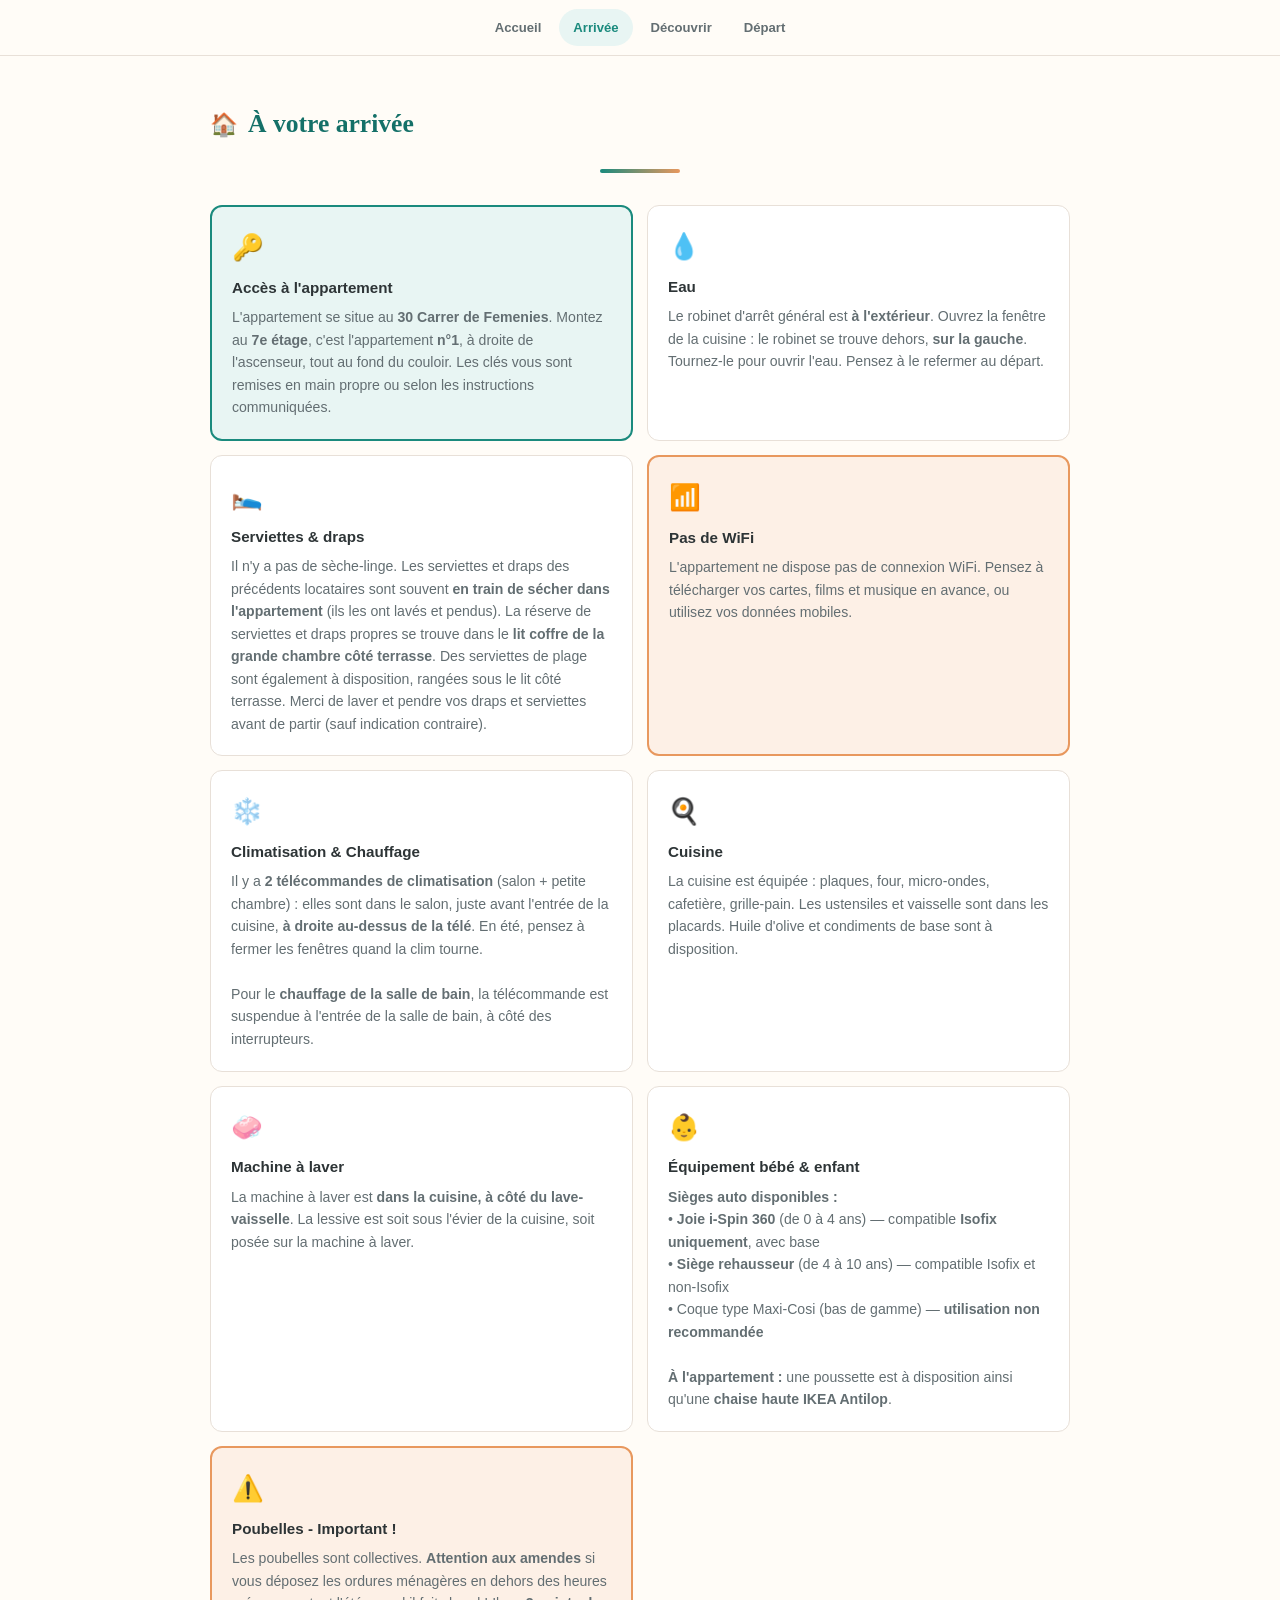
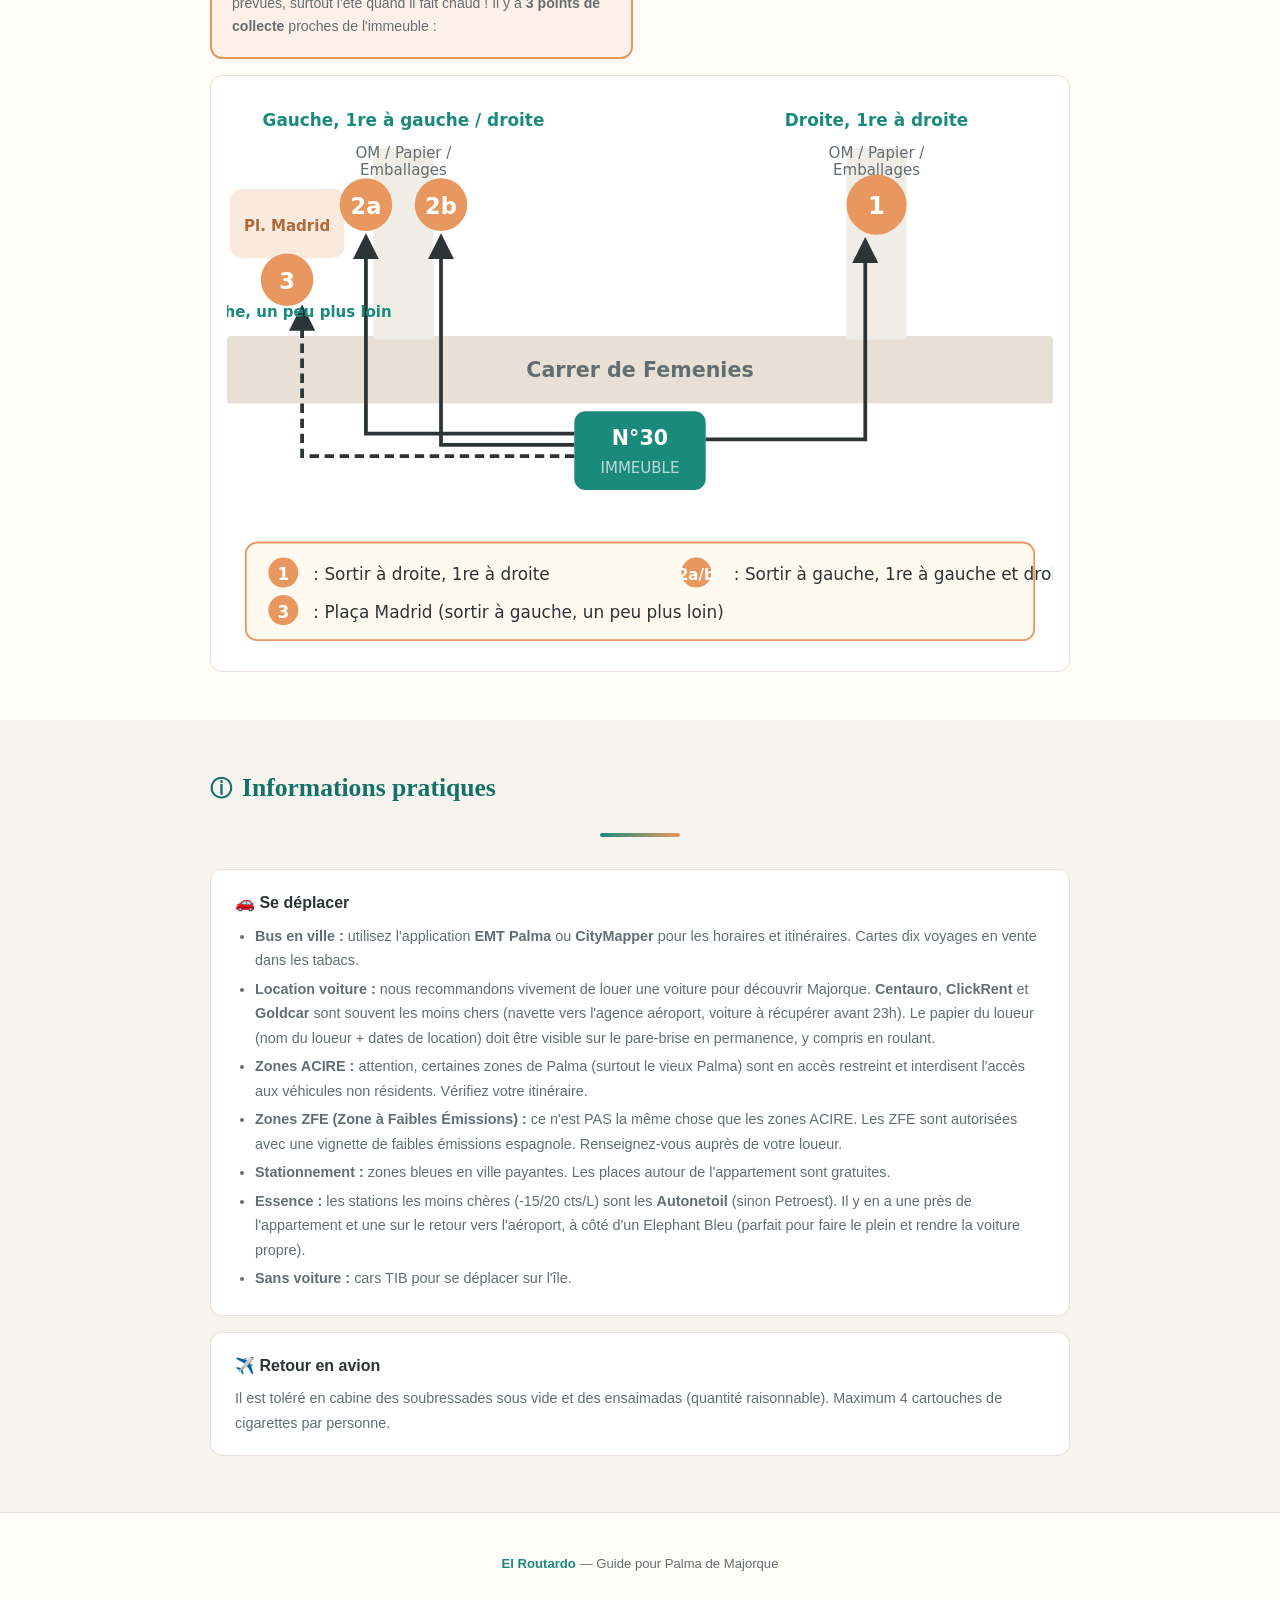
==== site/arrivee.html @ 6d76015f "Initial import: site El Routardo, Terraform (S3, CloudFront, Lambda, OIDC) et workflows GitHub Actio" ====
<!DOCTYPE html>
<html lang="fr">
<head>
  <meta charset="UTF-8">
  <meta name="viewport" content="width=device-width, initial-scale=1.0">
  <title>Arrivée - El Routardo</title>
  <link rel="stylesheet" href="style.css">
  <link rel="icon" href="data:image/svg+xml,<svg xmlns='http://www.w3.org/2000/svg' viewBox='0 0 100 100'><text y='.9em' font-size='90'>&#127796;</text></svg>">
</head>
<body>

<nav class="nav" aria-label="Navigation principale">
  <a href="index.html">Accueil</a>
  <a href="arrivee.html" class="active">Arrivée</a>
  <a href="decouvrir.html">Découvrir</a>
  <a href="depart.html">Départ</a>
</nav>

<section class="section">
  <h2 class="section-title"><span class="icon">&#127968;</span> À votre arrivée</h2>
  <hr class="divider">
  <div class="instructions">

    <div class="instr-card instr-card--highlight">
      <span class="instr-icon">&#128273;</span>
      <div class="instr-title">Accès à l'appartement</div>
      <div class="instr-text">
        L'appartement se situe au <strong>30 Carrer de Femenies</strong>.
        Montez au <strong>7e étage</strong>, c'est l'appartement <strong>n&deg;1</strong>, à droite de l'ascenseur, tout au fond du couloir.
        Les clés vous sont remises en main propre ou selon les instructions communiquées.
      </div>
    </div>

    <div class="instr-card">
      <span class="instr-icon">&#128167;</span>
      <div class="instr-title">Eau</div>
      <div class="instr-text">
        Le robinet d'arrêt général est <strong>à l'extérieur</strong>.
        Ouvrez la fenêtre de la cuisine : le robinet se trouve dehors, <strong>sur la gauche</strong>.
        Tournez-le pour ouvrir l'eau. Pensez à le refermer au départ.
      </div>
    </div>

    <div class="instr-card">
      <span class="instr-icon">&#128716;</span>
      <div class="instr-title">Serviettes & draps</div>
      <div class="instr-text">
        Il n'y a pas de sèche-linge. Les serviettes et draps des précédents locataires sont souvent <strong>en train de sécher dans l'appartement</strong> (ils les ont lavés et pendus).
        La réserve de serviettes et draps propres se trouve dans le <strong>lit coffre de la grande chambre côté terrasse</strong>.
        Des serviettes de plage sont également à disposition, rangées sous le lit côté terrasse.
        Merci de laver et pendre vos draps et serviettes avant de partir (sauf indication contraire).
      </div>
    </div>

    <div class="instr-card instr-card--warning">
      <span class="instr-icon">&#128246;</span>
      <div class="instr-title">Pas de WiFi</div>
      <div class="instr-text">
        L'appartement ne dispose pas de connexion WiFi.
        Pensez à télécharger vos cartes, films et musique en avance, ou utilisez vos données mobiles.
      </div>
    </div>

    <div class="instr-card">
      <span class="instr-icon">&#10052;&#65039;</span>
      <div class="instr-title">Climatisation & Chauffage</div>
      <div class="instr-text">
        Il y a <strong>2 télécommandes de climatisation</strong> (salon + petite chambre) : elles sont dans le salon, juste avant l'entrée de la cuisine, <strong>à droite au-dessus de la télé</strong>.
        En été, pensez à fermer les fenêtres quand la clim tourne.<br><br>
        Pour le <strong>chauffage de la salle de bain</strong>, la télécommande est suspendue à l'entrée de la salle de bain, à côté des interrupteurs.
      </div>
    </div>

    <div class="instr-card">
      <span class="instr-icon">&#127859;</span>
      <div class="instr-title">Cuisine</div>
      <div class="instr-text">La cuisine est équipée : plaques, four, micro-ondes, cafetière, grille-pain. Les ustensiles et vaisselle sont dans les placards. Huile d'olive et condiments de base sont à disposition.</div>
    </div>

    <div class="instr-card">
      <span class="instr-icon">&#129532;</span>
      <div class="instr-title">Machine à laver</div>
      <div class="instr-text">La machine à laver est <strong>dans la cuisine, à côté du lave-vaisselle</strong>. La lessive est soit sous l'évier de la cuisine, soit posée sur la machine à laver.</div>
    </div>

    <div class="instr-card">
      <span class="instr-icon">&#128118;</span>
      <div class="instr-title">Équipement bébé & enfant</div>
      <div class="instr-text">
        <strong>Sièges auto disponibles :</strong><br>
        &bull; <strong>Joie i-Spin 360</strong> (de 0 à 4 ans) &mdash; compatible <strong>Isofix uniquement</strong>, avec base<br>
        &bull; <strong>Siège rehausseur</strong> (de 4 à 10 ans) &mdash; compatible Isofix et non-Isofix<br>
        &bull; Coque type Maxi-Cosi (bas de gamme) &mdash; <strong>utilisation non recommandée</strong><br><br>
        <strong>À l'appartement :</strong> une poussette est à disposition ainsi qu'une <strong>chaise haute IKEA Antilop</strong>.
      </div>
    </div>

    <div class="instr-card instr-card--warning">
      <span class="instr-icon">&#9888;&#65039;</span>
      <div class="instr-title">Poubelles - Important !</div>
      <div class="instr-text">
        Les poubelles sont collectives. <strong>Attention aux amendes</strong> si vous déposez les ordures ménagères en dehors des heures prévues, surtout l'été quand il fait chaud !
        Il y a <strong>3 points de collecte</strong> proches de l'immeuble :
      </div>
    </div>
  </div>

  <!-- Plan des poubelles -->
  <div class="trash-map">
    <svg viewBox="0 0 440 300" xmlns="http://www.w3.org/2000/svg" style="font-family: system-ui, sans-serif;">
      <defs>
        <marker id="arrow" viewBox="0 0 10 10" refX="8" refY="5" markerWidth="7" markerHeight="7" orient="auto-start-reverse">
          <path d="M 0 0 L 10 5 L 0 10 z" fill="#2D3436"/>
        </marker>
      </defs>

      <!-- Carrer de Femenies (rue principale) -->
      <rect x="0" y="130" width="440" height="36" rx="2" fill="#E8E0D4"/>
      <text x="220" y="152" text-anchor="middle" font-size="11" fill="#636E72" font-weight="600">Carrer de Femenies</text>

      <!-- Immeuble -->
      <rect x="185" y="170" width="70" height="42" rx="6" fill="#1A8A7D"/>
      <text x="220" y="188" text-anchor="middle" fill="white" font-size="11" font-weight="700">N&deg;30</text>
      <text x="220" y="203" text-anchor="middle" fill="rgba(255,255,255,0.7)" font-size="8">IMMEUBLE</text>

      <!-- Rue perpendiculaire DROITE -->
      <rect x="330" y="30" width="32" height="102" rx="2" fill="#F0ECE6"/>
      <!-- Rue perpendiculaire GAUCHE -->
      <rect x="78" y="30" width="32" height="102" rx="2" fill="#F0ECE6"/>

      <!-- Plaça Madrid (tout à gauche) -->
      <rect x="2" y="52" width="60" height="36" rx="6" fill="#E8985E" opacity="0.2" stroke="#E8985E" stroke-width="1"/>
      <text x="32" y="74" text-anchor="middle" font-size="8" font-weight="600" fill="#B06A3A">Pl. Madrid</text>

      <!-- Point 1 : sortir à droite, 1re à droite -->
      <circle cx="346" cy="60" r="16" fill="#E8985E"/>
      <text x="346" y="65" text-anchor="middle" fill="white" font-size="13" font-weight="700">1</text>
      <text x="346" y="35" text-anchor="middle" font-size="8" fill="#636E72">OM / Papier /</text>
      <text x="346" y="44" text-anchor="middle" font-size="8" fill="#636E72">Emballages</text>

      <!-- Point 2 : sortir à gauche, 1re à gauche ET 1re à droite -->
      <circle cx="74" cy="60" r="14" fill="#E8985E"/>
      <text x="74" y="65" text-anchor="middle" fill="white" font-size="12" font-weight="700">2a</text>
      <circle cx="114" cy="60" r="14" fill="#E8985E"/>
      <text x="114" y="65" text-anchor="middle" fill="white" font-size="12" font-weight="700">2b</text>
      <text x="94" y="35" text-anchor="middle" font-size="8" fill="#636E72">OM / Papier /</text>
      <text x="94" y="44" text-anchor="middle" font-size="8" fill="#636E72">Emballages</text>

      <!-- Point 3 : Plaça Madrid -->
      <circle cx="32" cy="100" r="14" fill="#E8985E"/>
      <text x="32" y="105" text-anchor="middle" fill="white" font-size="12" font-weight="700">3</text>

      <!-- Flèche : immeuble → droite → 1re à droite → point 1 -->
      <path d="M255 185 L340 185 L340 80" stroke="#2D3436" fill="none" stroke-width="2" marker-end="url(#arrow)"/>
      <!-- Flèche : immeuble → gauche → 1re à gauche → point 2a -->
      <path d="M185 182 L74 182 L74 78" stroke="#2D3436" fill="none" stroke-width="2" marker-end="url(#arrow)"/>
      <!-- Flèche : immeuble → gauche → 1re à droite → point 2b -->
      <path d="M185 188 L114 188 L114 78" stroke="#2D3436" fill="none" stroke-width="2" marker-end="url(#arrow)"/>
      <!-- Flèche : immeuble → gauche tout droit → Plaça Madrid -->
      <path d="M185 194 L40 194 L40 116" stroke="#2D3436" fill="none" stroke-width="2" stroke-dasharray="5,3" marker-end="url(#arrow)"/>

      <!-- Légendes -->
      <text x="346" y="18" text-anchor="middle" font-size="9" fill="#1A8A7D" font-weight="600">Droite, 1re à droite</text>
      <text x="94" y="18" text-anchor="middle" font-size="9" fill="#1A8A7D" font-weight="600">Gauche, 1re à gauche / droite</text>
      <text x="32" y="120" text-anchor="middle" font-size="8" fill="#1A8A7D" font-weight="600">Gauche, un peu plus loin</text>

      <!-- Légende encadrée -->
      <rect x="10" y="240" width="420" height="52" rx="6" fill="#FFF9F0" stroke="#E8985E" stroke-width="1"/>
      <circle cx="30" cy="256" r="8" fill="#E8985E"/>
      <text x="30" y="260" text-anchor="middle" fill="white" font-size="9" font-weight="700">1</text>
      <text x="46" y="260" font-size="9" fill="#2D3436">: Sortir à droite, 1re à droite</text>
      <circle cx="250" cy="256" r="8" fill="#E8985E"/>
      <text x="250" y="260" text-anchor="middle" fill="white" font-size="8" font-weight="700">2a/b</text>
      <text x="270" y="260" font-size="9" fill="#2D3436">: Sortir à gauche, 1re à gauche et droite</text>
      <circle cx="30" cy="276" r="8" fill="#E8985E"/>
      <text x="30" y="280" text-anchor="middle" fill="white" font-size="9" font-weight="700">3</text>
      <text x="46" y="280" font-size="9" fill="#2D3436">: Plaça Madrid (sortir à gauche, un peu plus loin)</text>
    </svg>
  </div>
</section>

<!-- INFOS PRATIQUES -->
<div class="section-alt">
<section class="section">
  <h2 class="section-title"><span class="icon">&#9432;</span> Informations pratiques</h2>
  <hr class="divider">

  <div class="info-block">
    <h3>&#128663; Se déplacer</h3>
    <ul>
      <li><strong>Bus en ville :</strong> utilisez l'application <strong>EMT Palma</strong> ou <strong>CityMapper</strong> pour les horaires et itinéraires. Cartes dix voyages en vente dans les tabacs.</li>
      <li><strong>Location voiture :</strong> nous recommandons vivement de louer une voiture pour découvrir Majorque. <strong>Centauro</strong>, <strong>ClickRent</strong> et <strong>Goldcar</strong> sont souvent les moins chers (navette vers l'agence aéroport, voiture à récupérer avant 23h). Le papier du loueur (nom du loueur + dates de location) doit être visible sur le pare-brise en permanence, y compris en roulant.</li>
      <li><strong>Zones ACIRE :</strong> attention, certaines zones de Palma (surtout le vieux Palma) sont en accès restreint et interdisent l'accès aux véhicules non résidents. Vérifiez votre itinéraire.</li>
      <li><strong>Zones ZFE (Zone à Faibles Émissions) :</strong> ce n'est PAS la même chose que les zones ACIRE. Les ZFE sont autorisées avec une vignette de faibles émissions espagnole. Renseignez-vous auprès de votre loueur.</li>
      <li><strong>Stationnement :</strong> zones bleues en ville payantes. Les places autour de l'appartement sont gratuites.</li>
      <li><strong>Essence :</strong> les stations les moins chères (-15/20 cts/L) sont les <strong>Autonetoil</strong> (sinon Petroest). Il y en a une près de l'appartement et une sur le retour vers l'aéroport, à côté d'un Elephant Bleu (parfait pour faire le plein et rendre la voiture propre).</li>
      <li><strong>Sans voiture :</strong> cars TIB pour se déplacer sur l'île.</li>
    </ul>
  </div>

  <div class="info-block">
    <h3>&#9992;&#65039; Retour en avion</h3>
    <p>Il est toléré en cabine des soubressades sous vide et des ensaimadas (quantité raisonnable). Maximum 4 cartouches de cigarettes par personne.</p>
  </div>

</section>
</div>

<footer class="footer">
  <p><a href="index.html" style="color:var(--primary);text-decoration:none;font-weight:600;">El Routardo</a> &mdash; Guide pour Palma de Majorque</p>
</footer>

</body>
</html>
---- site/style.css ----
/* El Routardo - Guide Palma de Majorque */

:root {
  --primary: #1A8A7D;
  --primary-dark: #147068;
  --primary-light: #E8F5F3;
  --accent: #E8985E;
  --accent-light: #FDF0E6;
  --bg: #FFFCF7;
  --surface: #FFFFFF;
  --text: #2D3436;
  --text-secondary: #636E72;
  --border: #E8E0D8;
  --section-alt: #F7F3EE;
  --radius: 12px;
  --shadow: 0 2px 12px rgba(0,0,0,0.08);
  --shadow-hover: 0 4px 20px rgba(0,0,0,0.12);
  --max-width: 900px;
  --nav-height: 56px;
}

* { margin: 0; padding: 0; box-sizing: border-box; }
html { scroll-behavior: smooth; scroll-padding-top: calc(var(--nav-height) + 8px); }
body {
  font-family: -apple-system, BlinkMacSystemFont, 'Segoe UI', Roboto, sans-serif;
  background: var(--bg);
  color: var(--text);
  line-height: 1.6;
  -webkit-font-smoothing: antialiased;
}

/* --- NAV --- */
.nav {
  position: sticky;
  top: 0;
  z-index: 100;
  background: rgba(255,252,247,0.92);
  backdrop-filter: blur(12px);
  -webkit-backdrop-filter: blur(12px);
  border-bottom: 1px solid var(--border);
  height: var(--nav-height);
  display: flex;
  align-items: center;
  justify-content: center;
  gap: 4px;
  padding: 0 12px;
  overflow-x: auto;
  -webkit-overflow-scrolling: touch;
}
.nav a {
  text-decoration: none;
  color: var(--text-secondary);
  font-size: 0.82rem;
  font-weight: 600;
  padding: 8px 14px;
  border-radius: 24px;
  white-space: nowrap;
  transition: all 0.2s;
}
.nav a:hover, .nav a:focus { color: var(--primary); background: var(--primary-light); }

/* --- HERO --- */
.hero {
  text-align: center;
  padding: 64px 24px 48px;
  background: linear-gradient(160deg, var(--primary-light) 0%, var(--bg) 50%, var(--accent-light) 100%);
}
.hero-logo {
  font-size: 2.8rem;
  font-weight: 800;
  color: var(--primary);
  letter-spacing: -1px;
  font-family: Georgia, 'Times New Roman', serif;
}
.hero-sub {
  margin-top: 8px;
  font-size: 1.1rem;
  color: var(--text-secondary);
}
.hero-tagline {
  margin-top: 20px;
  font-size: 0.92rem;
  color: var(--text-secondary);
  max-width: 520px;
  margin-left: auto;
  margin-right: auto;
  line-height: 1.7;
}

/* --- SECTIONS --- */
.section {
  max-width: var(--max-width);
  margin: 0 auto;
  padding: 48px 20px 32px;
}
.section-alt { background: var(--section-alt); }
.section-alt .section { padding-top: 48px; padding-bottom: 40px; }
.section-title {
  font-size: 1.6rem;
  font-weight: 700;
  color: var(--primary-dark);
  margin-bottom: 24px;
  font-family: Georgia, 'Times New Roman', serif;
  display: flex;
  align-items: center;
  gap: 10px;
}
.section-title .icon { font-size: 1.4rem; }
.section-intro {
  color: var(--text-secondary);
  margin-bottom: 24px;
  font-size: 0.95rem;
  line-height: 1.7;
}

/* --- SUBSECTIONS --- */
.subsection-title {
  font-size: 1.15rem;
  font-weight: 700;
  color: var(--text);
  margin: 32px 0 16px;
  padding-bottom: 8px;
  border-bottom: 2px solid var(--primary-light);
  display: flex;
  align-items: center;
  gap: 8px;
}
.subsection-title:first-of-type { margin-top: 0; }

/* --- CARDS GRID --- */
.cards {
  display: grid;
  grid-template-columns: 1fr;
  gap: 14px;
  margin-bottom: 8px;
}
@media (min-width: 640px) {
  .cards { grid-template-columns: repeat(2, 1fr); }
  .cards--single { grid-template-columns: 1fr; }
}

/* --- CARD --- */
.card {
  background: var(--surface);
  border-radius: var(--radius);
  padding: 18px 20px;
  border: 1px solid var(--border);
  transition: box-shadow 0.2s, transform 0.2s;
}
.card:hover {
  box-shadow: var(--shadow-hover);
  transform: translateY(-2px);
}
.card-header {
  display: flex;
  justify-content: space-between;
  align-items: flex-start;
  gap: 8px;
  margin-bottom: 6px;
}
.card-name {
  font-size: 1rem;
  font-weight: 700;
  color: var(--text);
  line-height: 1.3;
}
.card-badges { display: flex; gap: 8px; flex-shrink: 0; align-items: center; }
.badge-rating {
  color: #E8985E;
  font-size: 0.75rem;
  letter-spacing: 2px;
}
.badge-price {
  color: var(--accent);
  font-size: 0.8rem;
  font-weight: 700;
}
.card-meta {
  display: flex;
  gap: 12px;
  margin-bottom: 8px;
  font-size: 0.8rem;
  color: var(--text-secondary);
}
.card-meta span { display: flex; align-items: center; gap: 3px; }
.card-desc {
  font-size: 0.88rem;
  color: var(--text-secondary);
  line-height: 1.55;
}

/* --- INSTRUCTION CARDS --- */
.instructions {
  display: grid;
  grid-template-columns: 1fr;
  gap: 14px;
}
@media (min-width: 640px) {
  .instructions { grid-template-columns: repeat(2, 1fr); }
}
.instr-card {
  background: var(--surface);
  border-radius: var(--radius);
  padding: 20px;
  border: 1px solid var(--border);
}
.instr-card--highlight {
  border-color: var(--primary);
  border-width: 2px;
  background: var(--primary-light);
}
.instr-card--warning {
  border-color: var(--accent);
  border-width: 2px;
  background: var(--accent-light);
}
.instr-icon {
  font-size: 1.6rem;
  margin-bottom: 8px;
  display: block;
}
.instr-title {
  font-weight: 700;
  font-size: 0.95rem;
  margin-bottom: 6px;
  color: var(--text);
}
.instr-text {
  font-size: 0.88rem;
  color: var(--text-secondary);
  line-height: 1.6;
}

/* --- INFO BLOCKS --- */
.info-block {
  background: var(--surface);
  border-radius: var(--radius);
  padding: 20px 24px;
  border: 1px solid var(--border);
  margin-bottom: 16px;
}
.info-block h3 {
  font-size: 1rem;
  font-weight: 700;
  margin-bottom: 8px;
  display: flex;
  align-items: center;
  gap: 8px;
}
.info-block p, .info-block ul {
  font-size: 0.9rem;
  color: var(--text-secondary);
  line-height: 1.7;
}
.info-block ul { padding-left: 20px; }
.info-block li { margin-bottom: 4px; }

/* --- DIVIDER --- */
.divider {
  height: 4px;
  background: linear-gradient(90deg, var(--primary), var(--accent));
  border: none;
  border-radius: 2px;
  max-width: 80px;
  margin: 0 auto 32px;
}

/* --- FOOTER --- */
.footer {
  text-align: center;
  padding: 40px 20px;
  color: var(--text-secondary);
  font-size: 0.82rem;
  border-top: 1px solid var(--border);
}

/* --- FULL-WIDTH WRAPPER --- */
.full-width { max-width: 100%; }

/* --- HUB GRID --- */
.hub-grid {
  display: grid;
  grid-template-columns: 1fr;
  gap: 16px;
  max-width: var(--max-width);
  margin: 0 auto;
  padding: 0 20px 48px;
}
@media (min-width: 640px) {
  .hub-grid { grid-template-columns: repeat(2, 1fr); }
}
.hub-card {
  display: flex;
  flex-direction: column;
  gap: 8px;
  padding: 28px 24px;
  background: var(--surface);
  border-radius: var(--radius);
  border: 2px solid var(--border);
  text-decoration: none;
  color: var(--text);
  transition: all 0.25s;
}
.hub-card:hover {
  border-color: var(--primary);
  box-shadow: var(--shadow-hover);
  transform: translateY(-3px);
}
.hub-card-icon { font-size: 2rem; }
.hub-card-title {
  font-size: 1.15rem;
  font-weight: 700;
  color: var(--primary-dark);
  font-family: Georgia, 'Times New Roman', serif;
}
.hub-card-desc {
  font-size: 0.88rem;
  color: var(--text-secondary);
  line-height: 1.5;
}

/* --- CARD AS LINK --- */
a.card {
  text-decoration: none;
  color: inherit;
  display: block;
  cursor: pointer;
}
a.card:hover .card-name { color: var(--primary); }
a.card::after {
  content: 'Google Maps >';
  display: block;
  margin-top: 8px;
  font-size: 0.75rem;
  color: var(--primary);
  font-weight: 600;
  opacity: 0;
  transition: opacity 0.2s;
}
a.card:hover::after { opacity: 1; }

/* --- NAV ACTIVE STATE --- */
.nav a.active { color: var(--primary); background: var(--primary-light); }

/* --- TRASH MAP --- */
.trash-map {
  background: var(--surface);
  border-radius: var(--radius);
  border: 1px solid var(--border);
  padding: 16px;
  margin: 16px 0;
  overflow: hidden;
}
.trash-map svg { width: 100%; height: auto; display: block; }

/* --- PRODUCT GRID --- */
.product-grid {
  display: grid;
  grid-template-columns: 1fr;
  gap: 12px;
  margin-top: 12px;
}
@media (min-width: 640px) {
  .product-grid { grid-template-columns: repeat(2, 1fr); }
}
.product-item {
  background: var(--surface);
  border-radius: 8px;
  padding: 14px 16px;
  border: 1px solid var(--border);
}
.product-item strong {
  color: var(--primary-dark);
  display: block;
  margin-bottom: 4px;
}
.product-item span {
  font-size: 0.85rem;
  color: var(--text-secondary);
  line-height: 1.5;
}

/* --- SUGGESTION FORM --- */
.form-group { margin-bottom: 16px; }
.form-group label {
  display: block;
  font-weight: 600;
  font-size: 0.9rem;
  margin-bottom: 6px;
  color: var(--text);
}
.form-input, .form-textarea {
  width: 100%;
  padding: 12px 14px;
  border: 1px solid var(--border);
  border-radius: 8px;
  font-size: 0.9rem;
  font-family: inherit;
  background: var(--surface);
  color: var(--text);
  transition: border-color 0.2s;
}
.form-input:focus, .form-textarea:focus {
  outline: none;
  border-color: var(--primary);
  box-shadow: 0 0 0 3px rgba(26, 138, 125, 0.12);
}
.form-textarea { min-height: 100px; resize: vertical; }
.checkbox-group {
  display: flex;
  flex-wrap: wrap;
  gap: 8px;
}
.checkbox-pill {
  display: flex;
  align-items: center;
  gap: 6px;
  padding: 6px 14px;
  border: 1px solid var(--border);
  border-radius: 24px;
  font-size: 0.85rem;
  cursor: pointer;
  transition: all 0.2s;
  user-select: none;
  background: var(--surface);
}
.checkbox-pill:has(input:checked) {
  background: var(--primary-light);
  border-color: var(--primary);
  color: var(--primary-dark);
}
.checkbox-pill input { display: none; }
.btn-submit {
  display: inline-flex;
  align-items: center;
  gap: 8px;
  padding: 12px 28px;
  background: var(--primary);
  color: white;
  border: none;
  border-radius: 8px;
  font-size: 0.95rem;
  font-weight: 600;
  cursor: pointer;
  transition: background 0.2s;
}
.btn-submit:hover { background: var(--primary-dark); }
.btn-submit:disabled { opacity: 0.6; cursor: not-allowed; }
.form-message {
  margin-top: 12px;
  padding: 12px 16px;
  border-radius: 8px;
  font-size: 0.9rem;
  display: none;
}
.form-message--success {
  display: block;
  background: var(--primary-light);
  color: var(--primary-dark);
}
.form-message--error {
  display: block;
  background: var(--accent-light);
  color: #c0392b;
}

/* --- RESPONSIVE --- */
@media (max-width: 480px) {
  .hero { padding: 48px 16px 36px; }
  .hero-logo { font-size: 2.2rem; }
  .section { padding: 36px 16px 24px; }
  .section-title { font-size: 1.35rem; }
  .nav a { font-size: 0.78rem; padding: 6px 10px; }
}
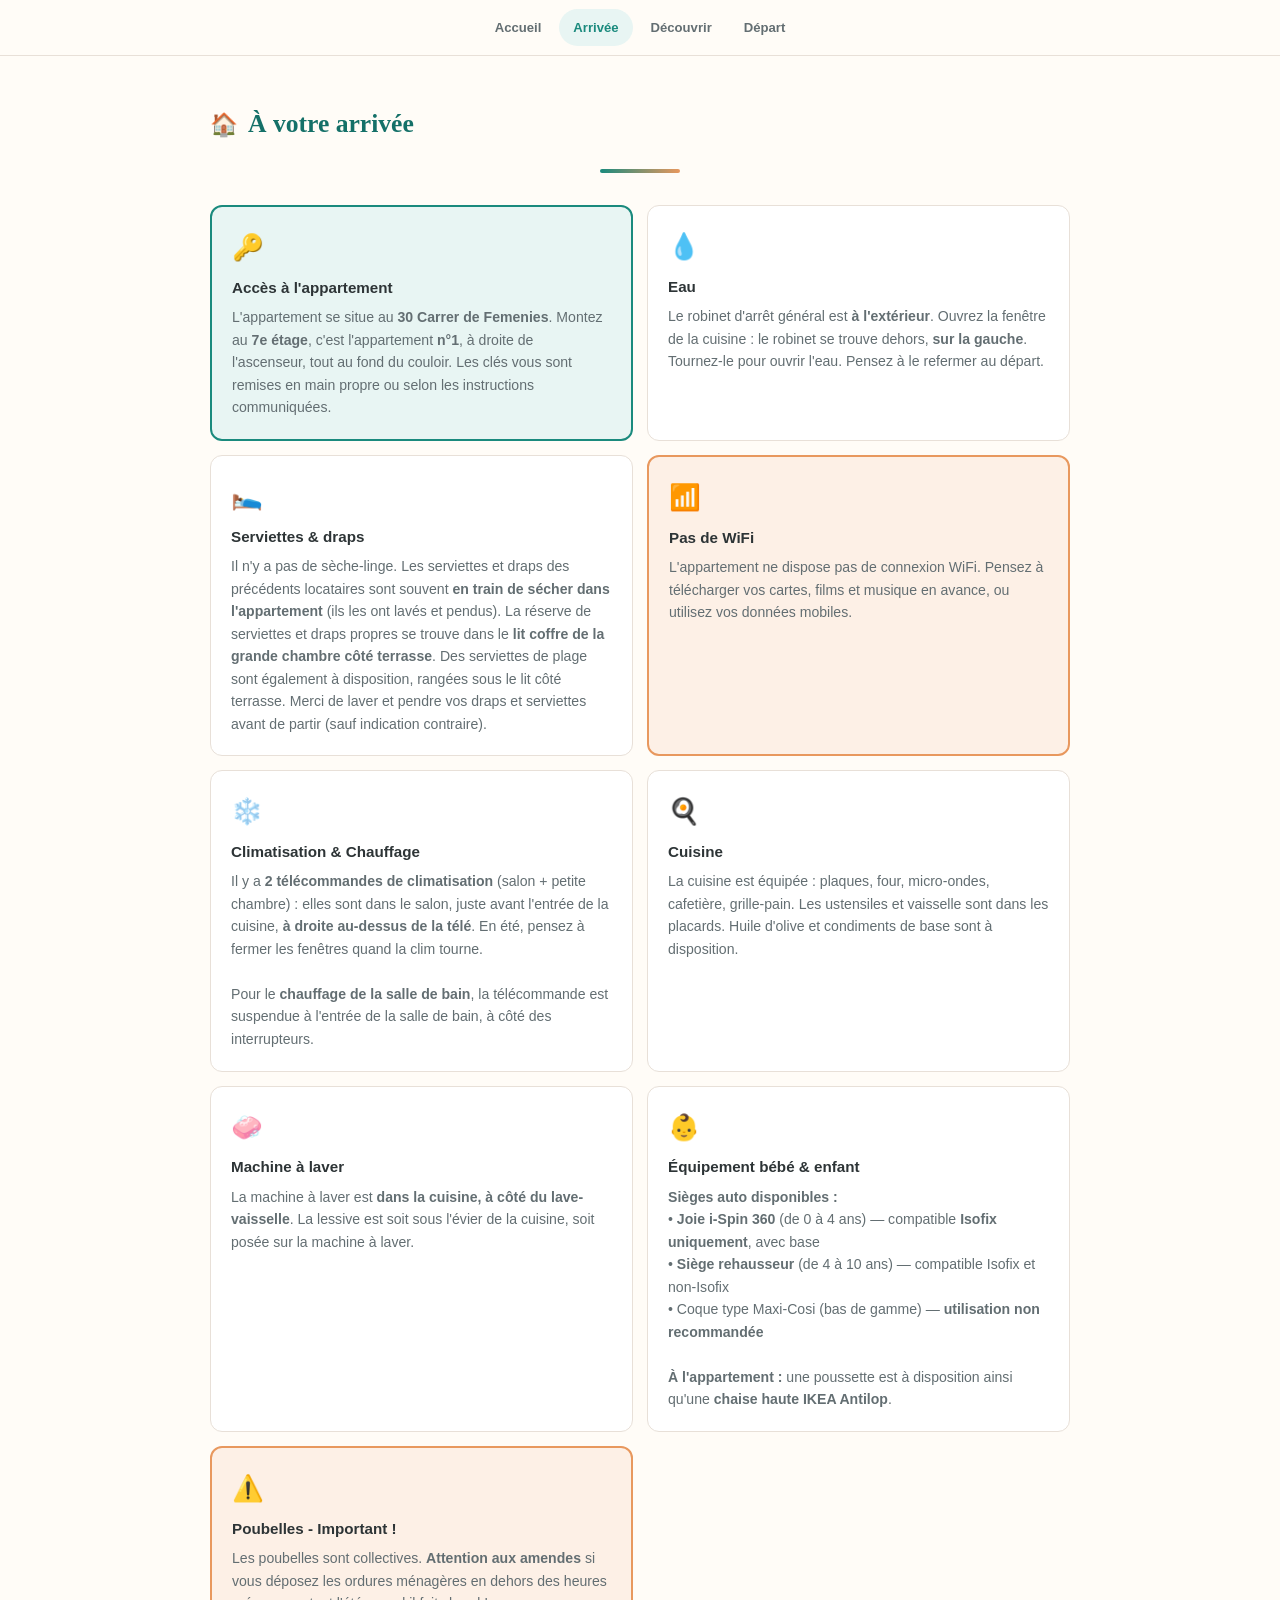
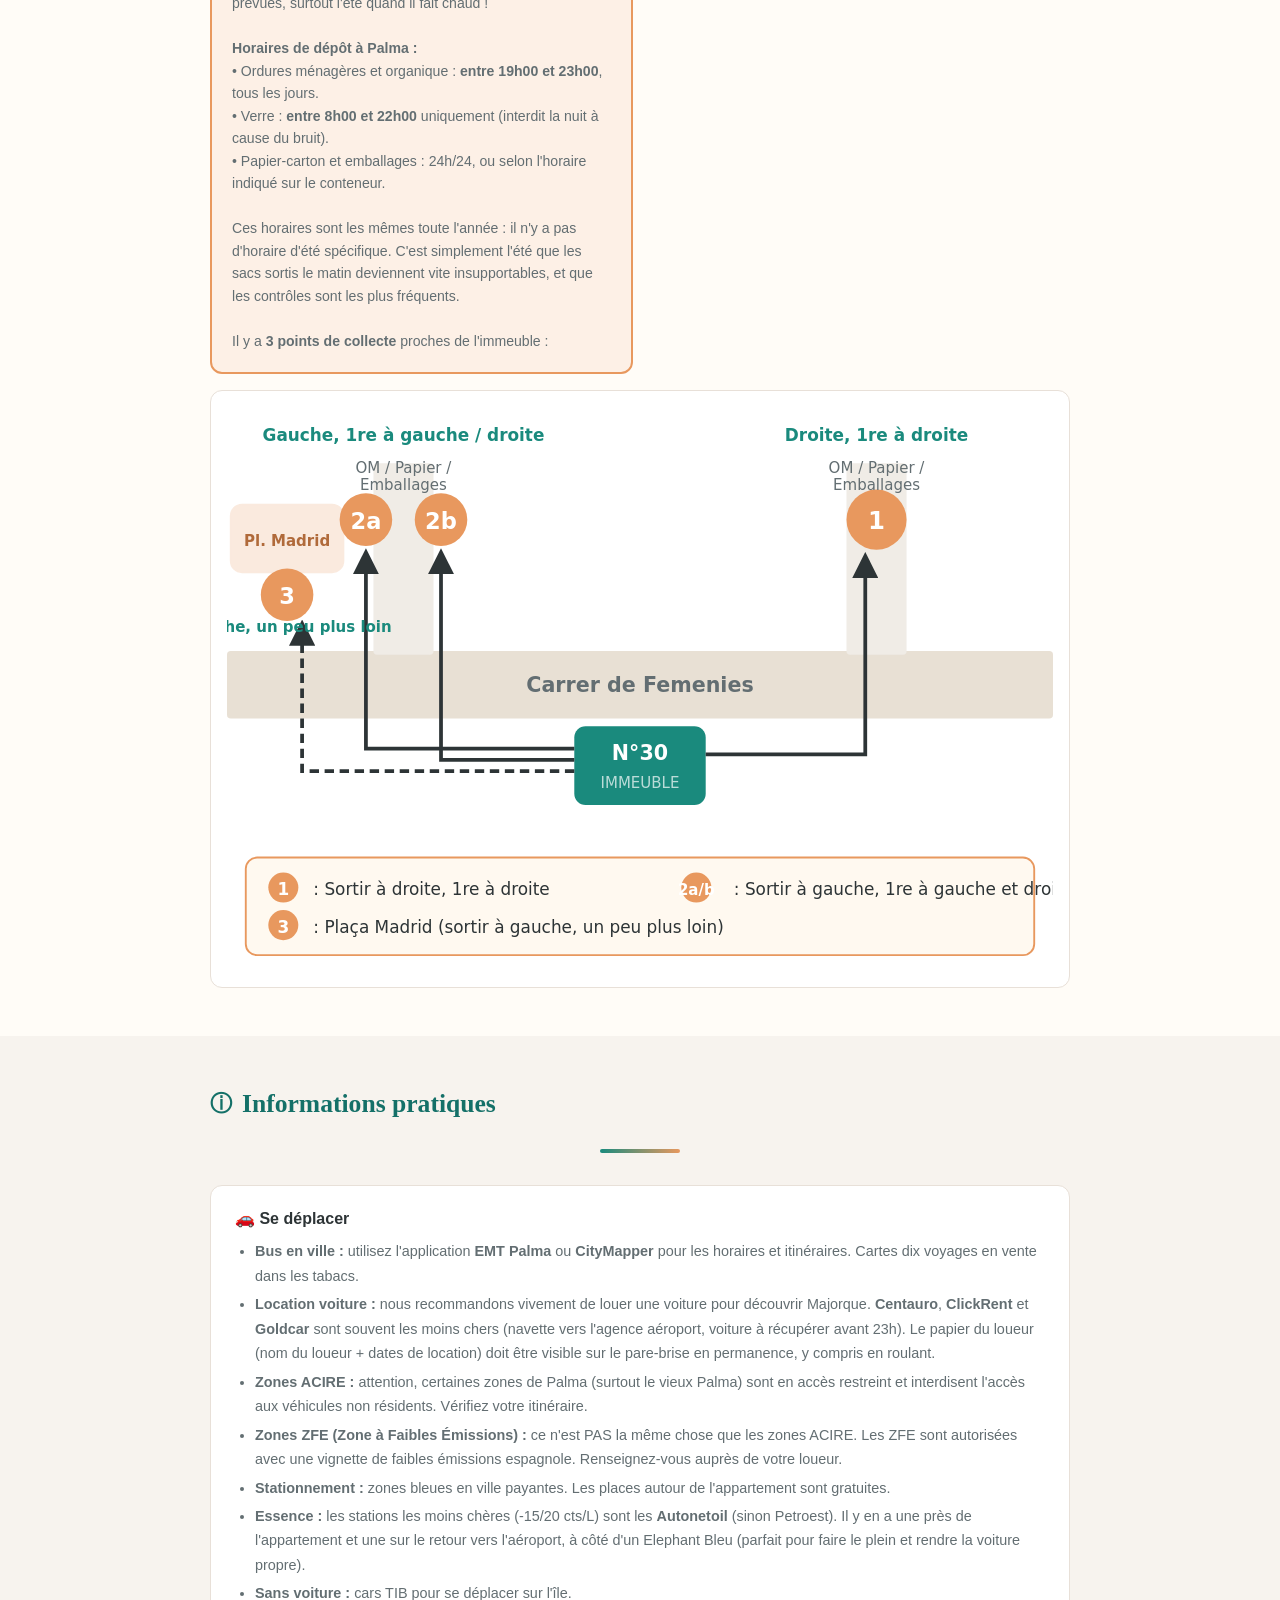
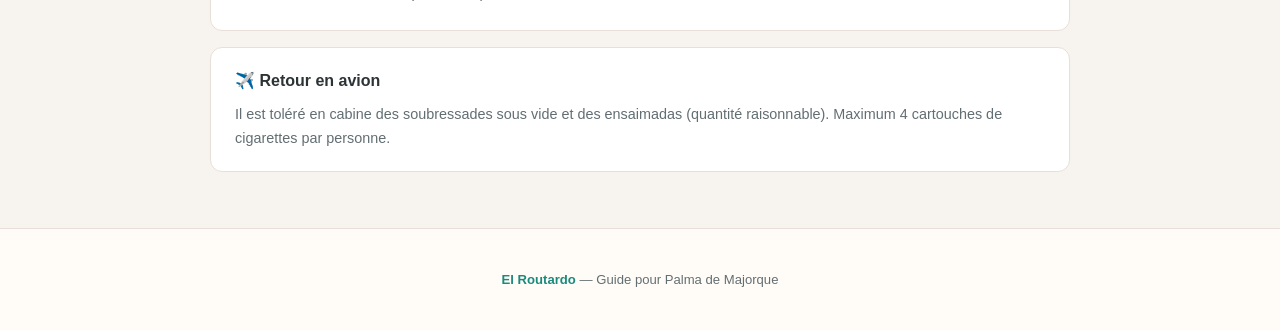
==== commit 995d5e24: "site: Badia Blava, horaires poubelles Palma, consignes de sortie - decouvrir: carte Badia Blava (cri" ====
--- a/site/arrivee.html
+++ b/site/arrivee.html
@@ -99,7 +99,12 @@
       <span class="instr-icon">&#9888;&#65039;</span>
       <div class="instr-title">Poubelles - Important !</div>
       <div class="instr-text">
-        Les poubelles sont collectives. <strong>Attention aux amendes</strong> si vous déposez les ordures ménagères en dehors des heures prévues, surtout l'été quand il fait chaud !
+        Les poubelles sont collectives. <strong>Attention aux amendes</strong> si vous déposez les ordures ménagères en dehors des heures prévues, surtout l'été quand il fait chaud !<br><br>
+        <strong>Horaires de dépôt à Palma :</strong><br>
+        &bull; Ordures ménagères et organique : <strong>entre 19h00 et 23h00</strong>, tous les jours.<br>
+        &bull; Verre : <strong>entre 8h00 et 22h00</strong> uniquement (interdit la nuit à cause du bruit).<br>
+        &bull; Papier-carton et emballages : 24h/24, ou selon l'horaire indiqué sur le conteneur.<br><br>
+        Ces horaires sont les mêmes toute l'année : il n'y a pas d'horaire d'été spécifique. C'est simplement l'été que les sacs sortis le matin deviennent vite insupportables, et que les contrôles sont les plus fréquents.<br><br>
         Il y a <strong>3 points de collecte</strong> proches de l'immeuble :
       </div>
     </div>
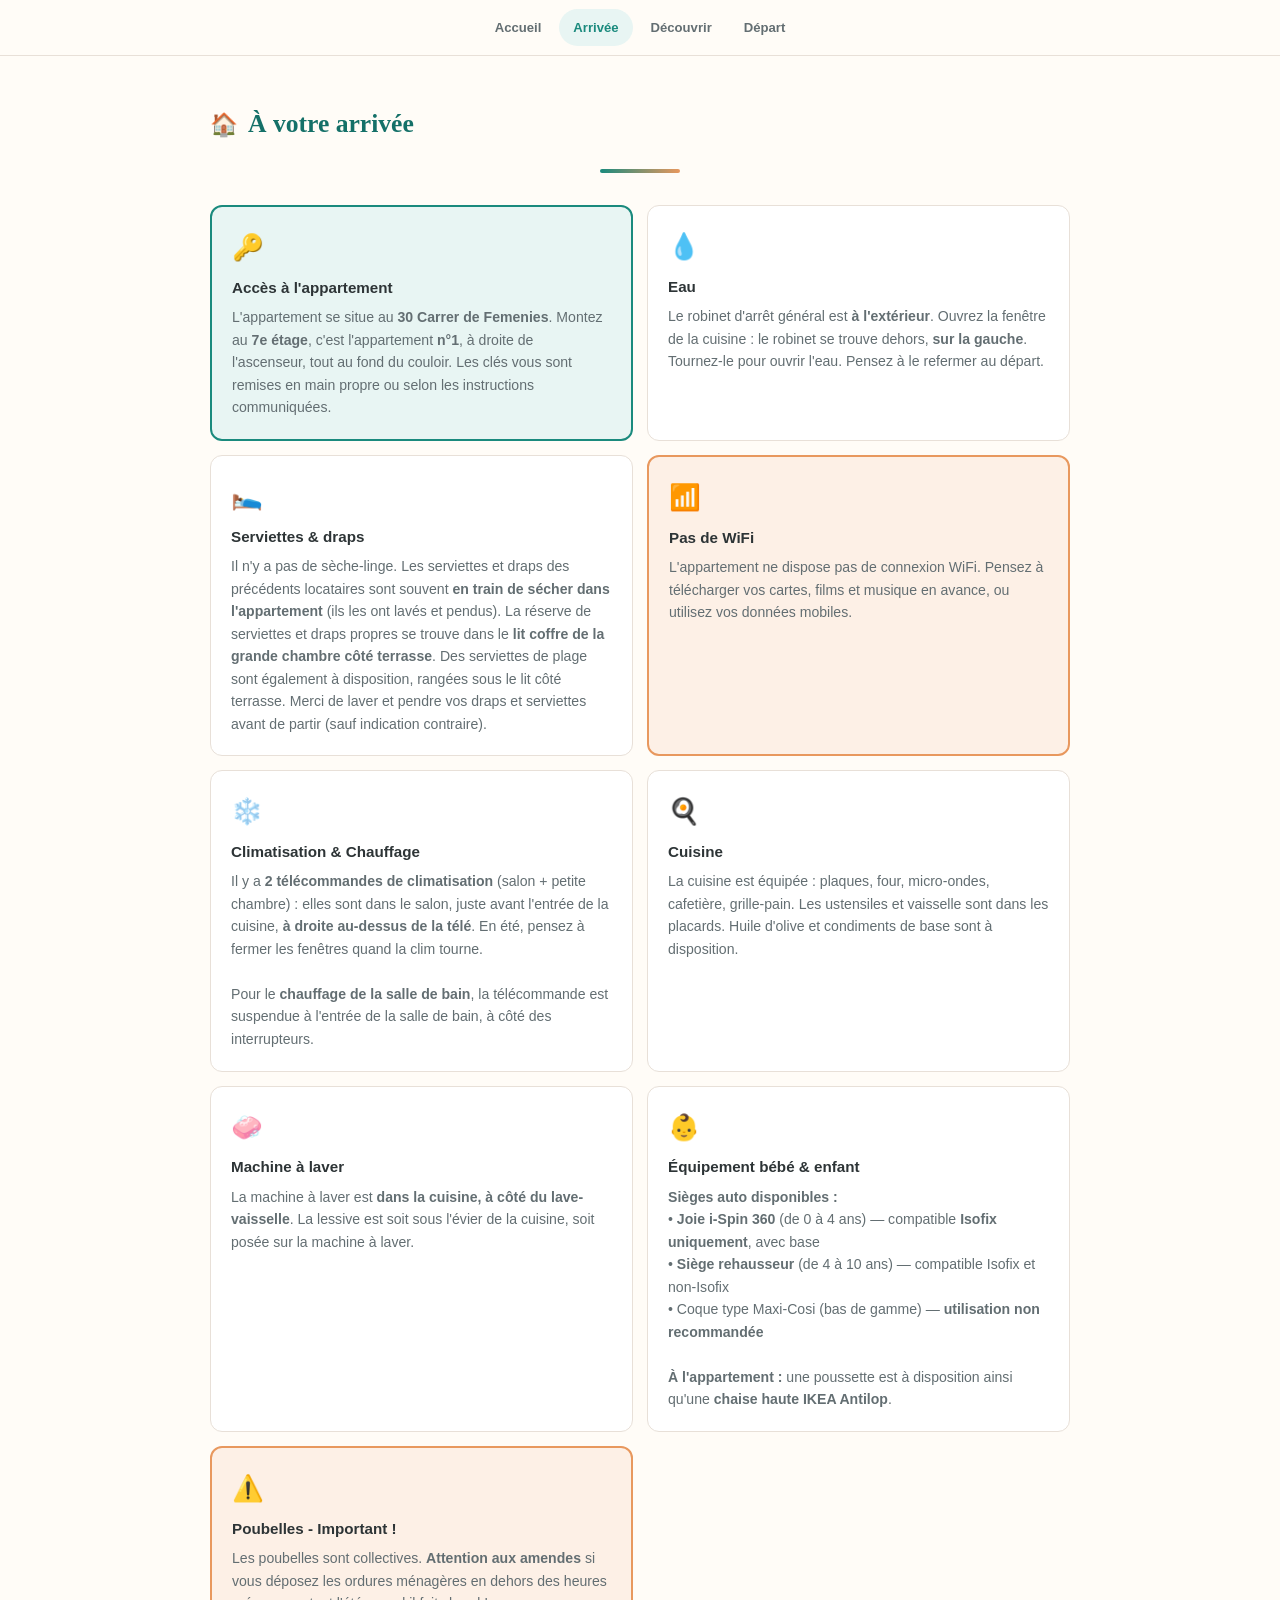
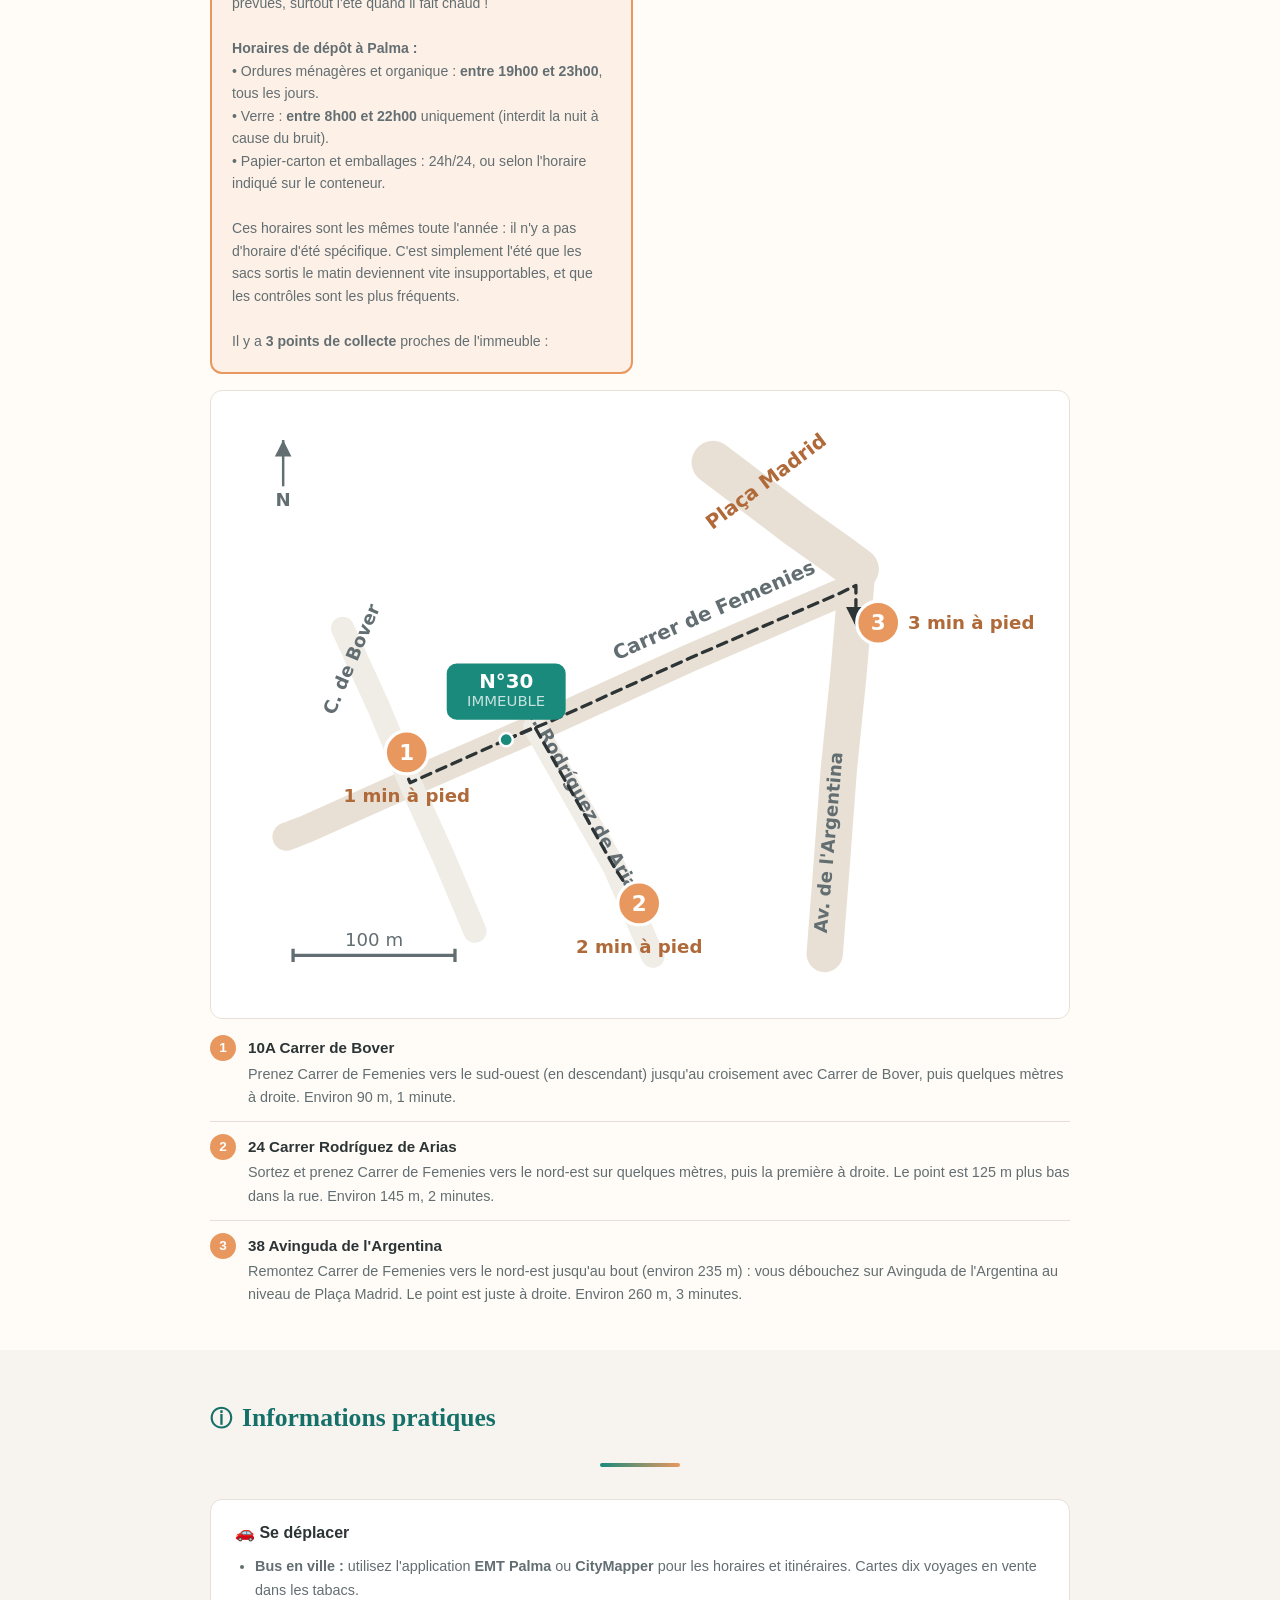
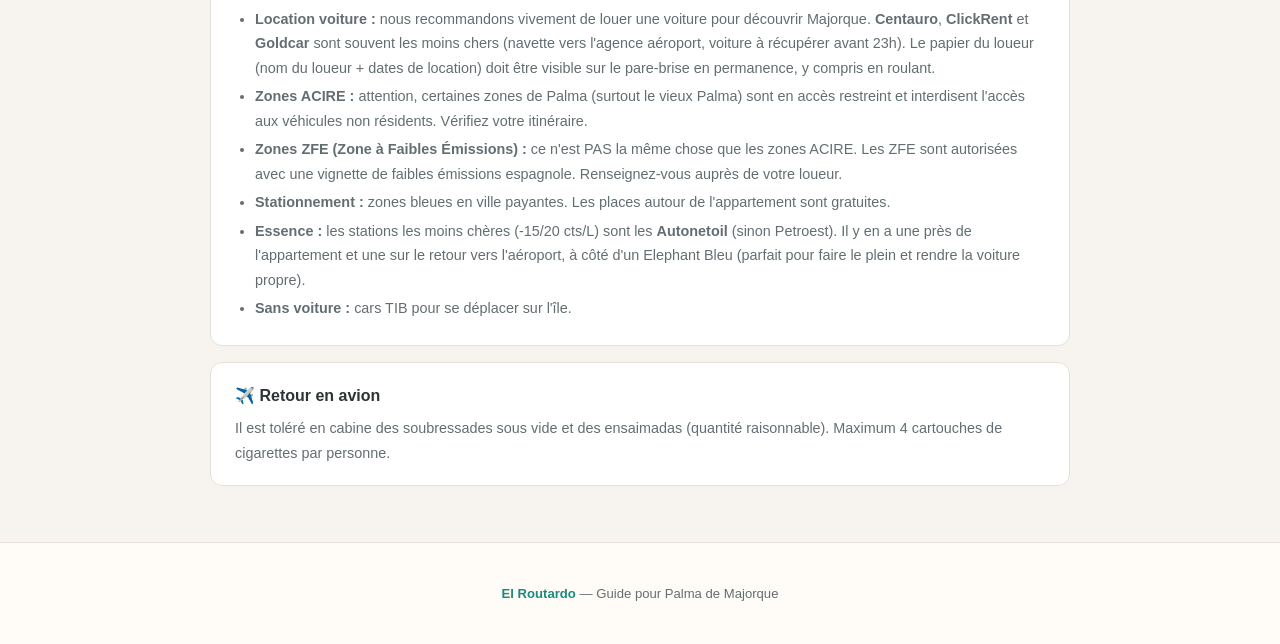
==== commit 608a7114: "arrivee: refaire le plan des poubelles avec les 3 adresses reelles Les points de collecte sont 10A C" ====
--- a/site/arrivee.html
+++ b/site/arrivee.html
@@ -112,76 +112,87 @@
 
   <!-- Plan des poubelles -->
   <div class="trash-map">
-    <svg viewBox="0 0 440 300" xmlns="http://www.w3.org/2000/svg" style="font-family: system-ui, sans-serif;">
+    <svg viewBox="0 0 500 360" xmlns="http://www.w3.org/2000/svg" role="img" aria-label="Plan des trois points de collecte autour du 30 Carrer de Femenies" style="font-family: system-ui, sans-serif;">
+      <title>Points de collecte autour du 30 Carrer de Femenies</title>
       <defs>
-        <marker id="arrow" viewBox="0 0 10 10" refX="8" refY="5" markerWidth="7" markerHeight="7" orient="auto-start-reverse">
+        <marker id="tm-arrow" viewBox="0 0 10 10" refX="8" refY="5" markerWidth="6" markerHeight="6" orient="auto-start-reverse">
           <path d="M 0 0 L 10 5 L 0 10 z" fill="#2D3436"/>
         </marker>
       </defs>
 
-      <!-- Carrer de Femenies (rue principale) -->
-      <rect x="0" y="130" width="440" height="36" rx="2" fill="#E8E0D4"/>
-      <text x="220" y="152" text-anchor="middle" font-size="11" fill="#636E72" font-weight="600">Carrer de Femenies</text>
+      <!-- Rues (trace reel, echelle 1 px = 1 m) -->
+      <path d="M294.2 33.5 L336.9 65.8 L344.4 71.5 L371 90.3 L381.6 98.2" stroke="#E8E0D4" stroke-width="26" fill="none" stroke-linecap="round" stroke-linejoin="round"/>
+      <path d="M381.6 98.2 L380.7 108 L378.8 130.8 L376 163.9 L370.3 219.9 L366.1 276 L361.8 331.1" stroke="#E8E0D4" stroke-width="22" fill="none" stroke-linecap="round" stroke-linejoin="round"/>
+      <path d="M380.7 108 L370.4 113 L279.6 152.2 L196 190.2 L110.8 227.4 L47.7 255.6 L36 260.1" stroke="#E8E0D4" stroke-width="17" fill="none" stroke-linecap="round" stroke-linejoin="round"/>
+      <path d="M150.1 317.3 L130.3 270.5 L110.8 227.4 L91.7 181.5 L70 134" stroke="#F0ECE6" stroke-width="14" fill="none" stroke-linecap="round" stroke-linejoin="round"/>
+      <path d="M186.3 193.7 L234.7 279 L254.7 325.3 L257.9 332.5" stroke="#F0ECE6" stroke-width="14" fill="none" stroke-linecap="round" stroke-linejoin="round"/>
+
+      <!-- Noms de rues -->
+      <text x="296.4" y="126.7" text-anchor="middle" font-size="12" fill="#636E72" font-weight="600" transform="rotate(-23.8 296.4 126.7)">Carrer de Femenies</text>
+      <text x="78.8" y="154.1" text-anchor="middle" font-size="11" fill="#636E72" font-weight="600" transform="rotate(-67 78.8 154.1)">C. de Bover</text>
+      <text x="213.1" y="241.4" text-anchor="middle" font-size="11" fill="#636E72" font-weight="600" transform="rotate(60.5 213.1 241.4)">C. Rodr&#237;guez de Arias</text>
+      <text x="367.9" y="263.9" text-anchor="middle" font-size="11" fill="#636E72" font-weight="600" transform="rotate(-85 367.9 263.9)">Av. de l'Argentina</text>
+      <text x="328.7" y="48.3" text-anchor="middle" font-size="12" fill="#B06A3A" font-weight="600" transform="rotate(-37 328.7 48.3)">Pla&#231;a Madrid</text>
+
+      <!-- Trajets a pied -->
+      <path d="M169 201.4 L110.8 227.4 L103.3 209" stroke="#2D3436" stroke-width="2" fill="none" stroke-dasharray="6,4" stroke-linecap="round" stroke-linejoin="round" marker-end="url(#tm-arrow)"/>
+      <path d="M169 201.4 L186.3 193.7 L234.7 279 L247.4 298.2" stroke="#2D3436" stroke-width="2" fill="none" stroke-dasharray="6,4" stroke-linecap="round" stroke-linejoin="round" marker-end="url(#tm-arrow)"/>
+      <path d="M169 201.4 L196 190.2 L279.6 152.2 L370.4 113 L380.7 108 L380.7 130.6" stroke="#2D3436" stroke-width="2" fill="none" stroke-dasharray="6,4" stroke-linecap="round" stroke-linejoin="round" marker-end="url(#tm-arrow)"/>
 
       <!-- Immeuble -->
-      <rect x="185" y="170" width="70" height="42" rx="6" fill="#1A8A7D"/>
-      <text x="220" y="188" text-anchor="middle" fill="white" font-size="11" font-weight="700">N&deg;30</text>
-      <text x="220" y="203" text-anchor="middle" fill="rgba(255,255,255,0.7)" font-size="8">IMMEUBLE</text>
-
-      <!-- Rue perpendiculaire DROITE -->
-      <rect x="330" y="30" width="32" height="102" rx="2" fill="#F0ECE6"/>
-      <!-- Rue perpendiculaire GAUCHE -->
-      <rect x="78" y="30" width="32" height="102" rx="2" fill="#F0ECE6"/>
-
-      <!-- Plaça Madrid (tout à gauche) -->
-      <rect x="2" y="52" width="60" height="36" rx="6" fill="#E8985E" opacity="0.2" stroke="#E8985E" stroke-width="1"/>
-      <text x="32" y="74" text-anchor="middle" font-size="8" font-weight="600" fill="#B06A3A">Pl. Madrid</text>
-
-      <!-- Point 1 : sortir à droite, 1re à droite -->
-      <circle cx="346" cy="60" r="16" fill="#E8985E"/>
-      <text x="346" y="65" text-anchor="middle" fill="white" font-size="13" font-weight="700">1</text>
-      <text x="346" y="35" text-anchor="middle" font-size="8" fill="#636E72">OM / Papier /</text>
-      <text x="346" y="44" text-anchor="middle" font-size="8" fill="#636E72">Emballages</text>
-
-      <!-- Point 2 : sortir à gauche, 1re à gauche ET 1re à droite -->
-      <circle cx="74" cy="60" r="14" fill="#E8985E"/>
-      <text x="74" y="65" text-anchor="middle" fill="white" font-size="12" font-weight="700">2a</text>
-      <circle cx="114" cy="60" r="14" fill="#E8985E"/>
-      <text x="114" y="65" text-anchor="middle" fill="white" font-size="12" font-weight="700">2b</text>
-      <text x="94" y="35" text-anchor="middle" font-size="8" fill="#636E72">OM / Papier /</text>
-      <text x="94" y="44" text-anchor="middle" font-size="8" fill="#636E72">Emballages</text>
-
-      <!-- Point 3 : Plaça Madrid -->
-      <circle cx="32" cy="100" r="14" fill="#E8985E"/>
-      <text x="32" y="105" text-anchor="middle" fill="white" font-size="12" font-weight="700">3</text>
-
-      <!-- Flèche : immeuble → droite → 1re à droite → point 1 -->
-      <path d="M255 185 L340 185 L340 80" stroke="#2D3436" fill="none" stroke-width="2" marker-end="url(#arrow)"/>
-      <!-- Flèche : immeuble → gauche → 1re à gauche → point 2a -->
-      <path d="M185 182 L74 182 L74 78" stroke="#2D3436" fill="none" stroke-width="2" marker-end="url(#arrow)"/>
-      <!-- Flèche : immeuble → gauche → 1re à droite → point 2b -->
-      <path d="M185 188 L114 188 L114 78" stroke="#2D3436" fill="none" stroke-width="2" marker-end="url(#arrow)"/>
-      <!-- Flèche : immeuble → gauche tout droit → Plaça Madrid -->
-      <path d="M185 194 L40 194 L40 116" stroke="#2D3436" fill="none" stroke-width="2" stroke-dasharray="5,3" marker-end="url(#arrow)"/>
-
-      <!-- Légendes -->
-      <text x="346" y="18" text-anchor="middle" font-size="9" fill="#1A8A7D" font-weight="600">Droite, 1re à droite</text>
-      <text x="94" y="18" text-anchor="middle" font-size="9" fill="#1A8A7D" font-weight="600">Gauche, 1re à gauche / droite</text>
-      <text x="32" y="120" text-anchor="middle" font-size="8" fill="#1A8A7D" font-weight="600">Gauche, un peu plus loin</text>
-
-      <!-- Légende encadrée -->
-      <rect x="10" y="240" width="420" height="52" rx="6" fill="#FFF9F0" stroke="#E8985E" stroke-width="1"/>
-      <circle cx="30" cy="256" r="8" fill="#E8985E"/>
-      <text x="30" y="260" text-anchor="middle" fill="white" font-size="9" font-weight="700">1</text>
-      <text x="46" y="260" font-size="9" fill="#2D3436">: Sortir à droite, 1re à droite</text>
-      <circle cx="250" cy="256" r="8" fill="#E8985E"/>
-      <text x="250" y="260" text-anchor="middle" fill="white" font-size="8" font-weight="700">2a/b</text>
-      <text x="270" y="260" font-size="9" fill="#2D3436">: Sortir à gauche, 1re à gauche et droite</text>
-      <circle cx="30" cy="276" r="8" fill="#E8985E"/>
-      <text x="30" y="280" text-anchor="middle" fill="white" font-size="9" font-weight="700">3</text>
-      <text x="46" y="280" font-size="9" fill="#2D3436">: Plaça Madrid (sortir à gauche, un peu plus loin)</text>
+      <rect x="133" y="155.3" width="72" height="34" rx="6" fill="#1A8A7D"/>
+      <text x="169" y="170.3" text-anchor="middle" fill="white" font-size="12" font-weight="700">N&#176;30</text>
+      <text x="169" y="181.3" text-anchor="middle" fill="rgba(255,255,255,0.75)" font-size="9">IMMEUBLE</text>
+      <circle cx="169" cy="201.4" r="4" fill="#1A8A7D" stroke="#FFFFFF" stroke-width="1.5"/>
+
+      <!-- Points de collecte -->
+      <circle cx="108.8" cy="209.1" r="13" fill="#E8985E" stroke="#FFFFFF" stroke-width="2"/>
+      <text x="108.8" y="213.6" text-anchor="middle" fill="white" font-size="13" font-weight="700">1</text>
+      <text x="108.8" y="239.1" text-anchor="middle" font-size="11" font-weight="700" fill="#B06A3A">1 min &#224; pied</text>
+      <circle cx="249.5" cy="300.5" r="13" fill="#E8985E" stroke="#FFFFFF" stroke-width="2"/>
+      <text x="249.5" y="305" text-anchor="middle" fill="white" font-size="13" font-weight="700">2</text>
+      <text x="249.5" y="330.5" text-anchor="middle" font-size="11" font-weight="700" fill="#B06A3A">2 min &#224; pied</text>
+      <circle cx="394.2" cy="130.6" r="13" fill="#E8985E" stroke="#FFFFFF" stroke-width="2"/>
+      <text x="394.2" y="135.1" text-anchor="middle" fill="white" font-size="13" font-weight="700">3</text>
+      <text x="412.2" y="134.6" text-anchor="start" font-size="11" font-weight="700" fill="#B06A3A">3 min &#224; pied</text>
+
+      <!-- Nord et echelle -->
+      <g transform="translate(34,34)">
+        <path d="M0 14 L0 -14" stroke="#636E72" stroke-width="1.5"/>
+        <path d="M0 -14 L-5 -4 L5 -4 Z" fill="#636E72"/>
+        <text x="0" y="26" text-anchor="middle" font-size="11" fill="#636E72" font-weight="700">N</text>
+      </g>
+      <g transform="translate(40,332)">
+        <path d="M0 0 L98 0" stroke="#636E72" stroke-width="2"/>
+        <path d="M0 -4 L0 4 M98 -4 L98 4" stroke="#636E72" stroke-width="2"/>
+        <text x="49" y="-6" text-anchor="middle" font-size="11" fill="#636E72">100 m</text>
+      </g>
     </svg>
   </div>
+
+  <ol class="trash-list">
+    <li>
+      <span class="trash-num">1</span>
+      <div>
+        <strong>10A Carrer de Bover</strong>
+        <p>Prenez Carrer de Femenies vers le sud-ouest (en descendant) jusqu'au croisement avec Carrer de Bover, puis quelques m&#232;tres &#224; droite. Environ 90 m, 1 minute.</p>
+      </div>
+    </li>
+    <li>
+      <span class="trash-num">2</span>
+      <div>
+        <strong>24 Carrer Rodr&#237;guez de Arias</strong>
+        <p>Sortez et prenez Carrer de Femenies vers le nord-est sur quelques m&#232;tres, puis la premi&#232;re &#224; droite. Le point est 125 m plus bas dans la rue. Environ 145 m, 2 minutes.</p>
+      </div>
+    </li>
+    <li>
+      <span class="trash-num">3</span>
+      <div>
+        <strong>38 Avinguda de l'Argentina</strong>
+        <p>Remontez Carrer de Femenies vers le nord-est jusqu'au bout (environ 235 m) : vous d&#233;bouchez sur Avinguda de l'Argentina au niveau de Pla&#231;a Madrid. Le point est juste &#224; droite. Environ 260 m, 3 minutes.</p>
+      </div>
+    </li>
+  </ol>
 </section>
 
 <!-- INFOS PRATIQUES -->
--- a/site/style.css
+++ b/site/style.css
@@ -353,6 +353,30 @@
 }
 .trash-map svg { width: 100%; height: auto; display: block; }
 
+.trash-list { list-style: none; margin: 16px 0 0; padding: 0; }
+.trash-list li {
+  display: flex;
+  gap: 12px;
+  align-items: flex-start;
+  padding: 12px 0;
+  border-top: 1px solid var(--border);
+}
+.trash-list li:first-child { border-top: none; padding-top: 0; }
+.trash-num {
+  flex: 0 0 26px;
+  height: 26px;
+  border-radius: 50%;
+  background: var(--accent);
+  color: #FFFFFF;
+  font-size: 0.85rem;
+  font-weight: 700;
+  display: flex;
+  align-items: center;
+  justify-content: center;
+}
+.trash-list strong { font-size: 0.95rem; }
+.trash-list p { margin: 2px 0 0; font-size: 0.9rem; color: var(--text-secondary); }
+
 /* --- PRODUCT GRID --- */
 .product-grid {
   display: grid;
